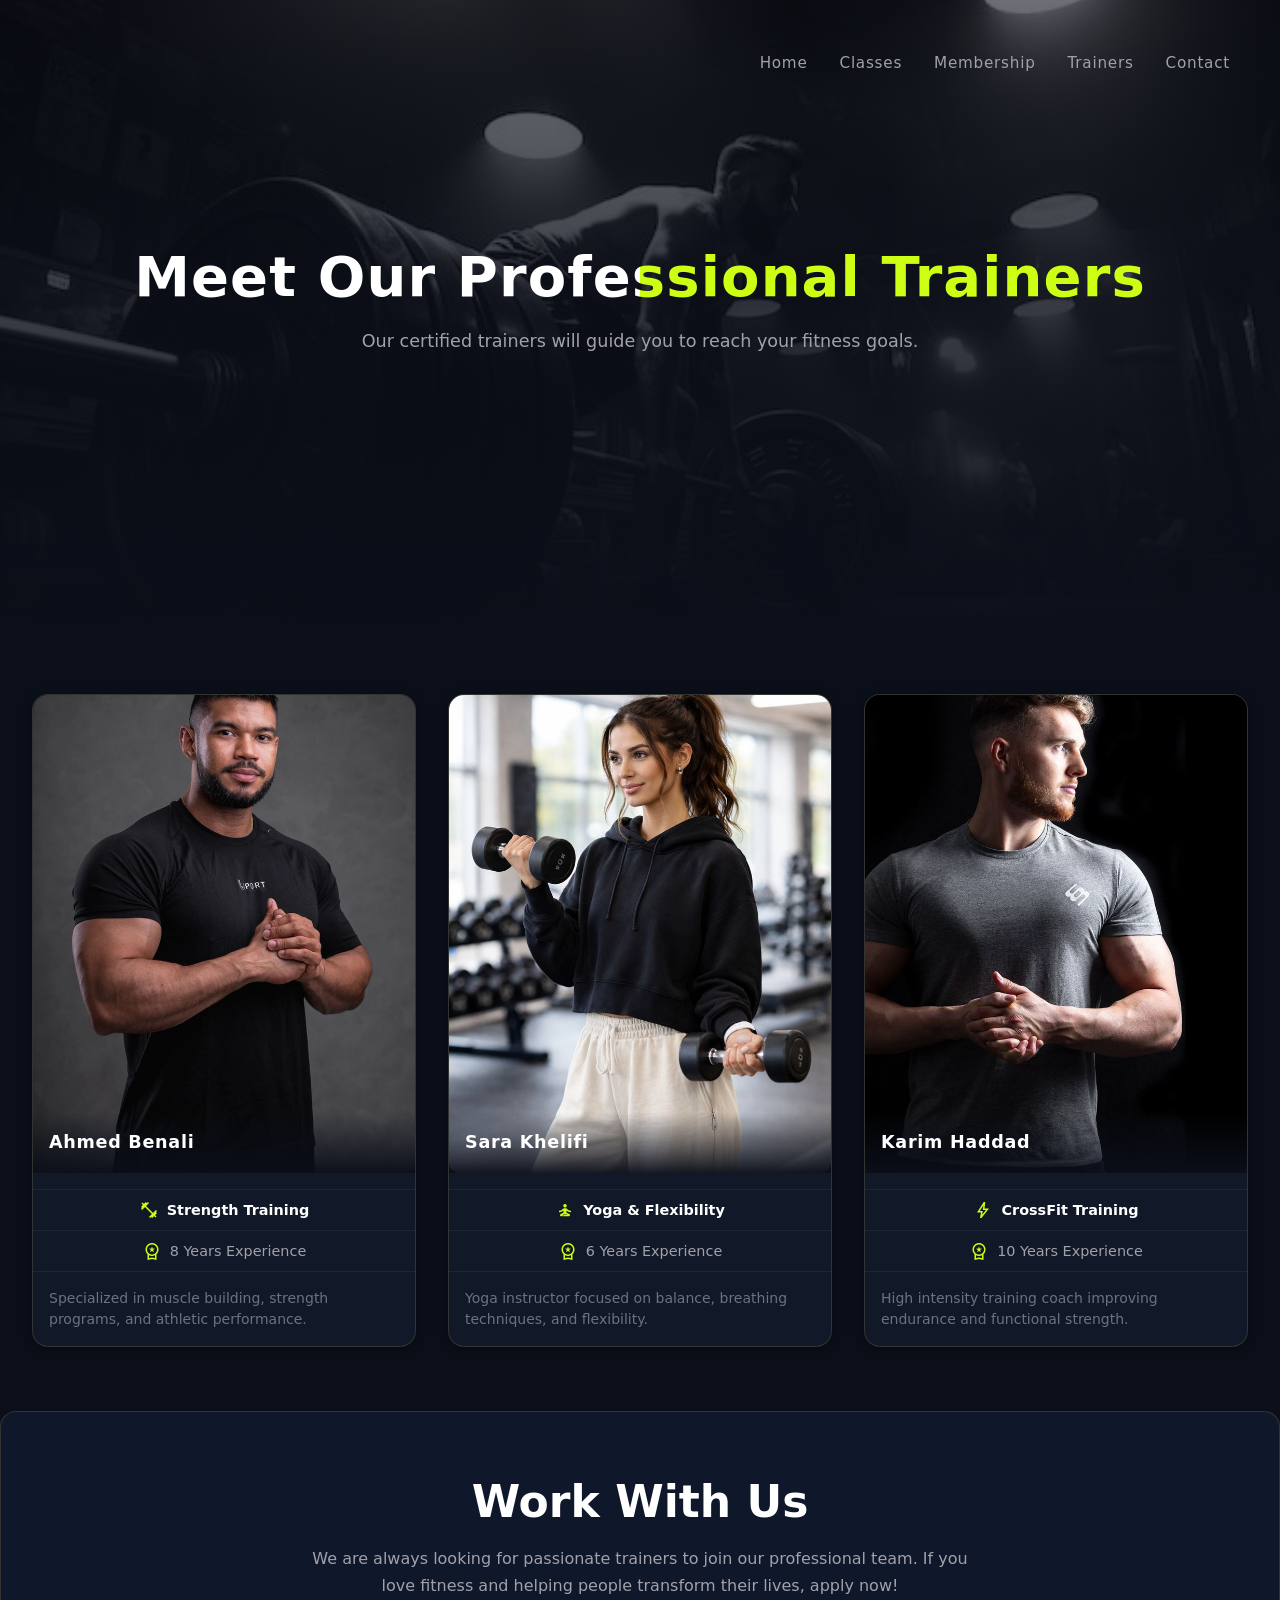
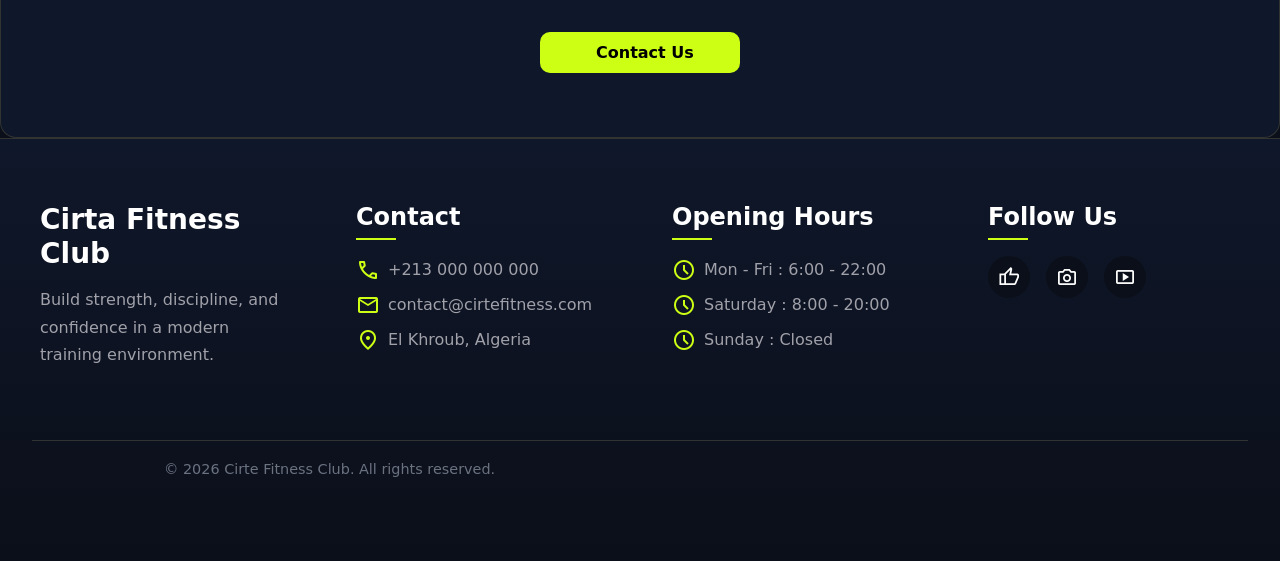
==== frontend/pages/trainers.html @ cb065411 "first commit" ====
<!DOCTYPE html>
<html lang="en">
<head>
    <meta charset="UTF-8">
    <meta name="viewport" content="width=device-width, initial-scale=1.0">
    <title>Document</title>
    <link rel="stylesheet" href="../assets/css/index.css">
    <link href="https://fonts.googleapis.com/css2?family=Material+Symbols+Outlined" rel="stylesheet">
</head>
<body>
    

<header class="headertrainer">


<div  class="headertrainer-overlay">
        
        <!-- <div class="logo">
        <img src="./assets/images/logo.png" alt="Cirte Fitness Club logo">
        </div> -->
      <nav>
        <ul>
          <li><a href="../index.html">Home</a></li>
          <li><a href="../pages/classes.html">Classes</a></li>
          <li><a href="../pages/membership.html">Membership</a></li>
          <li><a href="../pages/trainers.html">Trainers</a></li>
          <li><a href="../pages/contact.html">Contact</a></li>
        </ul>
      </nav>
   
    <!-- hero section -->
      
       <section id="trainereroSection">
      <h1>Meet Our Professional Trainers</h1>
       <p>Our certified trainers will guide you to reach your fitness goals.</p>
       </section>
      </div>
</header>
<main>
<div class="trainers-grid">

<!-- Trainer 1 -->
<article class="trainer-card">

<a href="trainer-details.html">

<figure>
<img src="../assets/images/trainer2.jpg" alt="Ahmed - Strength Trainer">

<figcaption>Ahmed Benali</figcaption>

</figure>

</a>

<p>
<span class="material-symbols-outlined">fitness_center</span>
<strong>Strength Training</strong>
</p>

<p>
<span class="material-symbols-outlined">workspace_premium</span>
8 Years Experience
</p>

<p class="bio">
Specialized in muscle building, strength programs, and athletic performance.
</p>

</article>


<!-- Trainer 2 -->
<article class="trainer-card">

<a href="trainer-details.html">

<figure>
<img src="../assets/images/trainer3.jpg" alt="Sara - Yoga Trainer">

<figcaption>Sara Khelifi</figcaption>

</figure>

</a>

<p>
<span class="material-symbols-outlined">self_improvement</span>
<strong>Yoga & Flexibility</strong>
</p>

<p>
<span class="material-symbols-outlined">workspace_premium</span>
6 Years Experience
</p>

<p class="bio">
Yoga instructor focused on balance, breathing techniques, and flexibility.
</p>

</article>


<!-- Trainer 3 -->
<article class="trainer-card">

<a href="trainer-details.html">

<figure>
<img src="../assets/images/trainer4.jpg" alt="Karim - Crossfit Trainer">

<figcaption>Karim Haddad</figcaption>

</figure>

</a>

<p>
<span class="material-symbols-outlined">bolt</span>
<strong>CrossFit Training</strong>
</p>

<p>
<span class="material-symbols-outlined">workspace_premium</span>
10 Years Experience
</p>

<p class="bio">
High intensity training coach improving endurance and functional strength.
</p>

</article>

</div>

</section>



<!-- Work With Us Section -->

<section class="recruitment">

<h2>

Work With Us
</h2>

<p>
We are always looking for passionate trainers to join our professional team.
If you love fitness and helping people transform their lives, apply now!
</p>

<a href="contact.html" class="btn">
<span class="material-symbols-outlined">mail</span>
Contact Us
</a>

</section>
</main>
  <!-- footer -->
     <footer id="footer">

  <div class="footer-container">

    <!-- gymInfo -->
    <div class="footer-section">
      <h3>Cirta Fitness Club</h3>
      <p>Build strength, discipline, and confidence in a modern training environment.</p>
    </div>

    <!-- Contact -->
    <div class="footer-section">
      <h4>Contact</h4>

      <p>
        <span class="material-symbols-outlined">call</span>
        +213 000 000 000
      </p>

      <p>
        <span class="material-symbols-outlined">mail</span>
        contact@cirtefitness.com
      </p>

      <p>
        <span class="material-symbols-outlined">location_on</span>
        El Khroub, Algeria
      </p>
    </div>

    <!-- Opening Hours -->
    <div class="footer-section">
      <h4>Opening Hours</h4>

      <p>
        <span class="material-symbols-outlined">schedule</span>
        Mon - Fri : 6:00 - 22:00
      </p>

      <p>
        <span class="material-symbols-outlined">schedule</span>
        Saturday : 8:00 - 20:00
      </p>

      <p>
        <span class="material-symbols-outlined">schedule</span>
        Sunday : Closed
      </p>
    </div>

    <!-- Social -->
    <div class="footer-section">
      <h4>Follow Us</h4>

      <div class="social-icons">

        <a href="#"><span class="material-symbols-outlined">thumb_up</span></a>
        <a href="#"><span class="material-symbols-outlined">photo_camera</span></a>
        <a href="#"><span class="material-symbols-outlined">smart_display</span></a>

      </div>

    </div>

  </div>

  <div class="footer-bottom">
    <p>© 2026 Cirte Fitness Club. All rights reserved.</p>
  </div>

</footer>
</body>
</html>
---- frontend/assets/css/index.css ----
@import "base/reset.css";
@import "base/variables.css";
@import "base/typography.css";
@import "pages/home.css";
@import "pages/classes.css";
@import "pages/contact.css";
@import "pages/membership.css";
@import "pages/trainer.css";


@import "layout/footer.css";
@import "layout/header.css";

@import "components/facilityCard.css";
@import "components/planCard.css";
@import "components/statsCrad.css";
@import "components/whyCard.css";
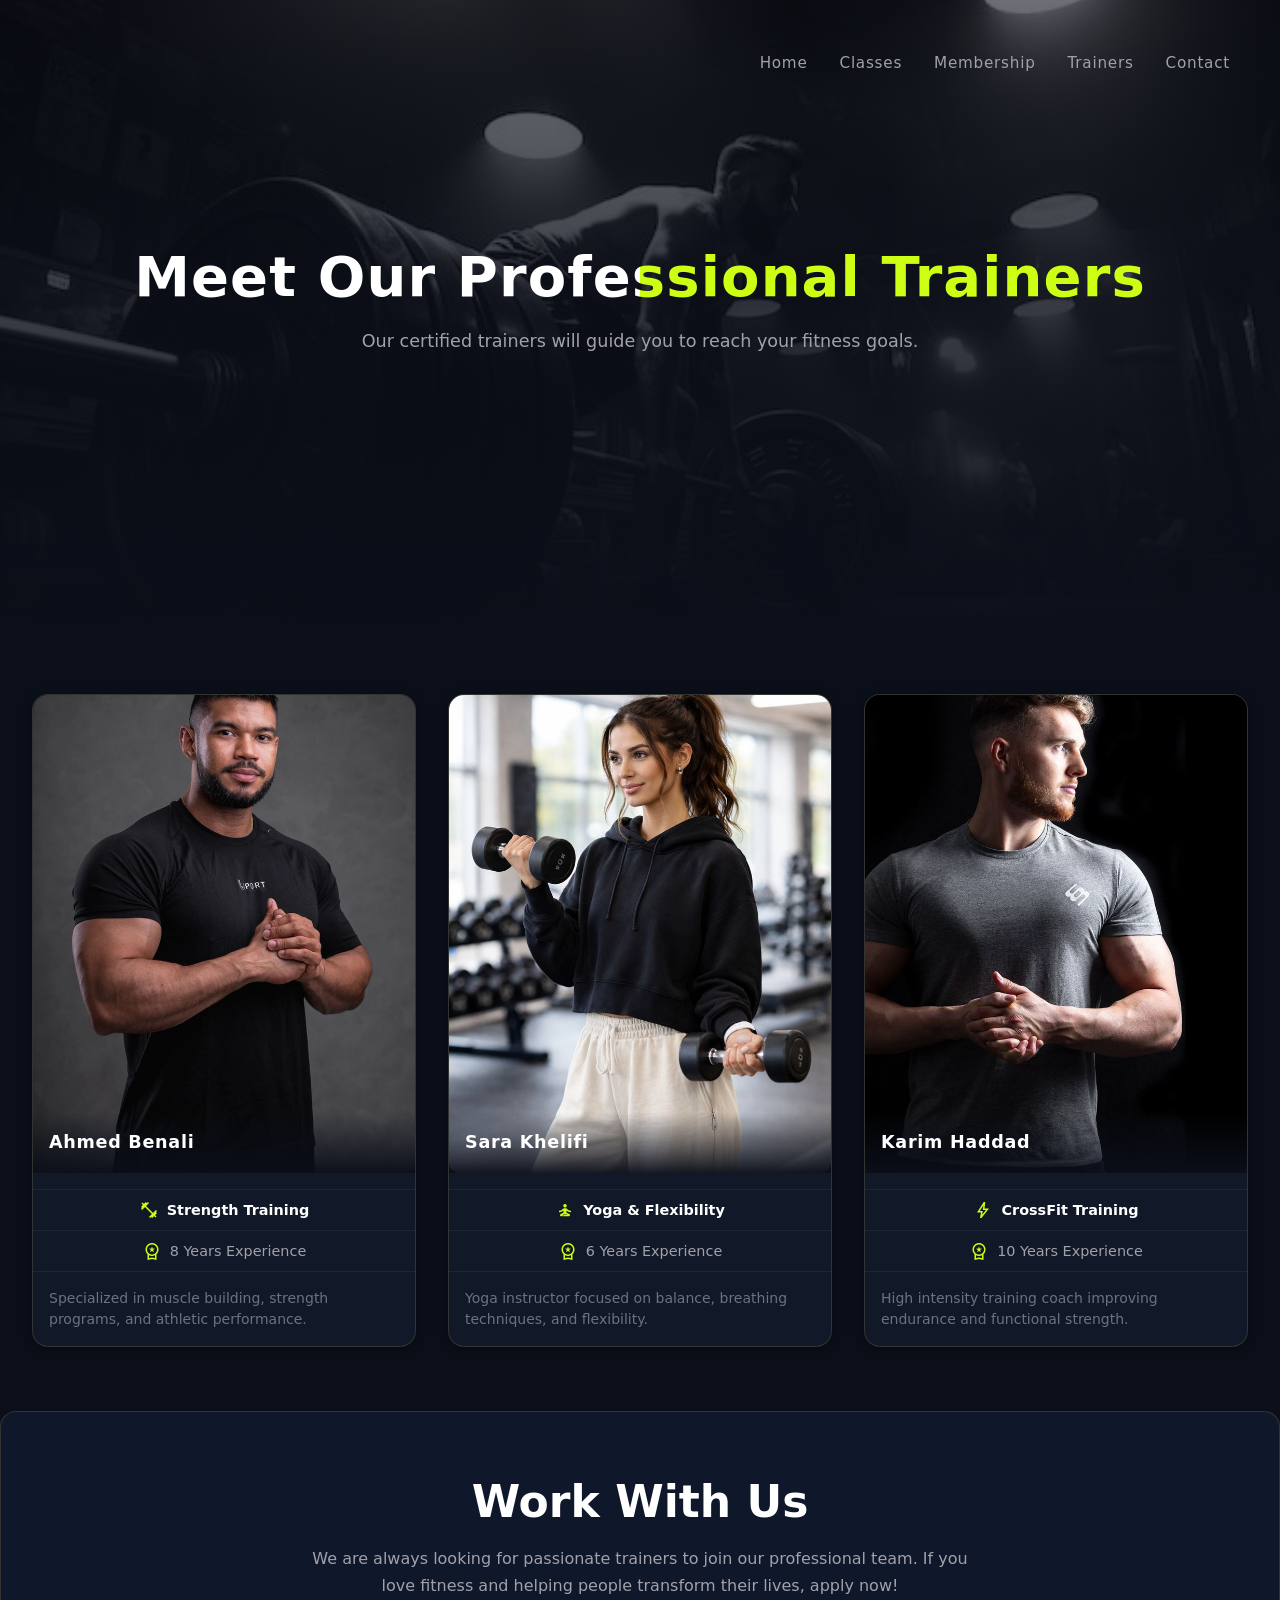
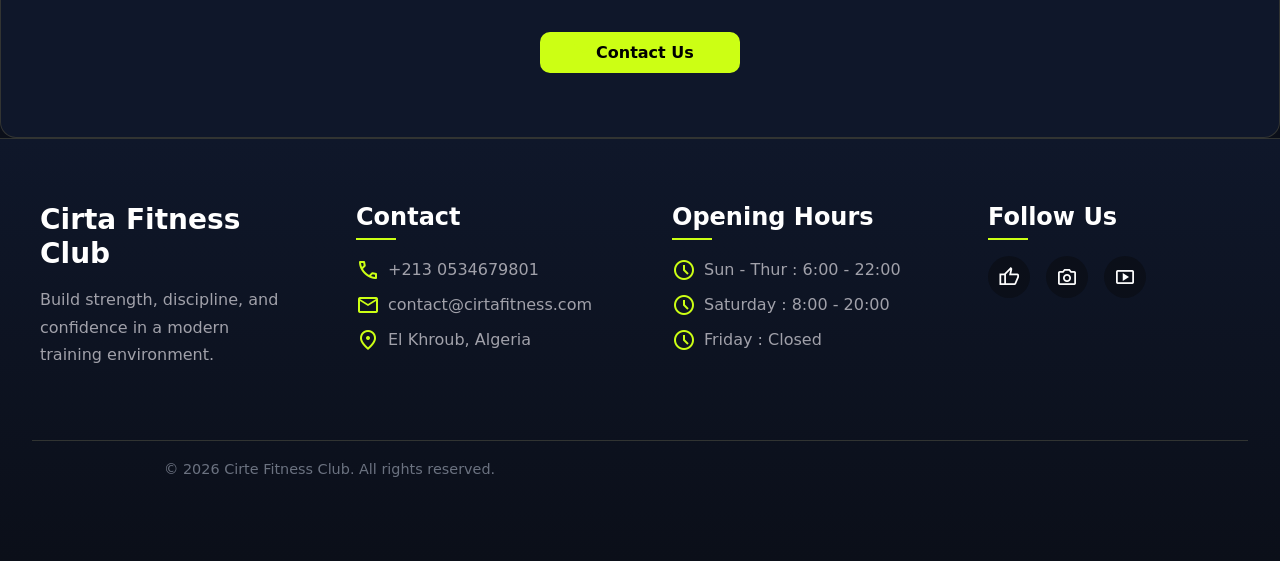
==== commit 7d4be84e: "second commit" ====
--- a/frontend/pages/trainers.html
+++ b/frontend/pages/trainers.html
@@ -3,7 +3,14 @@
 <head>
     <meta charset="UTF-8">
     <meta name="viewport" content="width=device-width, initial-scale=1.0">
-    <title>Document</title>
+    <title>Professional Trainers | Cirta Fitness Club El Khroub</title>
+    <meta name="description"
+     content="Meet the professional trainers at Cirta Fitness Club in El Khroub, 
+     Algeria. Certified coaches specialized in strength training, CrossFit, yoga, and personal fitness programs.">
+    <meta name="keywords"
+     content="gym trainers El Khroub, personal trainer Algeria, Cirta Fitness Club trainers, 
+     fitness coach El Khroub, strength training coach Algeria">
+
     <link rel="stylesheet" href="../assets/css/index.css">
     <link href="https://fonts.googleapis.com/css2?family=Material+Symbols+Outlined" rel="stylesheet">
 </head>
@@ -31,8 +38,8 @@
     <!-- hero section -->
       
        <section id="trainereroSection">
-      <h1>Meet Our Professional Trainers</h1>
-       <p>Our certified trainers will guide you to reach your fitness goals.</p>
+        <h1>Meet Our Professional Trainers</h1>
+        <p>Our certified trainers will guide you to reach your fitness goals.</p>
        </section>
       </div>
 </header>
@@ -129,11 +136,11 @@
 High intensity training coach improving endurance and functional strength.
 </p>
 
-</article>
-
-</div>
-
-</section>
+ </article>
+
+ </div>
+
+
 
 
 
@@ -141,24 +148,23 @@
 
 <section class="recruitment">
 
-<h2>
-
-Work With Us
-</h2>
-
-<p>
-We are always looking for passionate trainers to join our professional team.
-If you love fitness and helping people transform their lives, apply now!
-</p>
-
-<a href="contact.html" class="btn">
-<span class="material-symbols-outlined">mail</span>
-Contact Us
-</a>
+  <h2>
+   Work With Us
+  </h2>
+
+  <p>
+   We are always looking for passionate trainers to join our professional team.
+   If you love fitness and helping people transform their lives, apply now!
+  </p>
+
+   <a href="./contact.html" class="btn">
+    <span class="material-symbols-outlined">mail</span>
+    Contact Us
+   </a>
 
 </section>
 </main>
-  <!-- footer -->
+      <!-- footer -->
      <footer id="footer">
 
   <div class="footer-container">
@@ -175,12 +181,12 @@
 
       <p>
         <span class="material-symbols-outlined">call</span>
-        +213 000 000 000
+        +213 0534679801
       </p>
 
       <p>
         <span class="material-symbols-outlined">mail</span>
-        contact@cirtefitness.com
+        contact@cirtafitness.com
       </p>
 
       <p>
@@ -195,7 +201,7 @@
 
       <p>
         <span class="material-symbols-outlined">schedule</span>
-        Mon - Fri : 6:00 - 22:00
+        Sun - Thur : 6:00 - 22:00
       </p>
 
       <p>
@@ -205,7 +211,7 @@
 
       <p>
         <span class="material-symbols-outlined">schedule</span>
-        Sunday : Closed
+        Friday : Closed
       </p>
     </div>
 
@@ -230,5 +236,7 @@
   </div>
 
 </footer>
+    
+
 </body>
 </html>
--- a/frontend/assets/css/index.css
+++ b/frontend/assets/css/index.css
@@ -6,6 +6,10 @@
 @import "pages/contact.css";
 @import "pages/membership.css";
 @import "pages/trainer.css";
+@import "pages/adminDashboard.css";
+@import "pages/adminLogin.css";
+@import "pages/adminPlan.css";
+
 
 
 @import "layout/footer.css";
